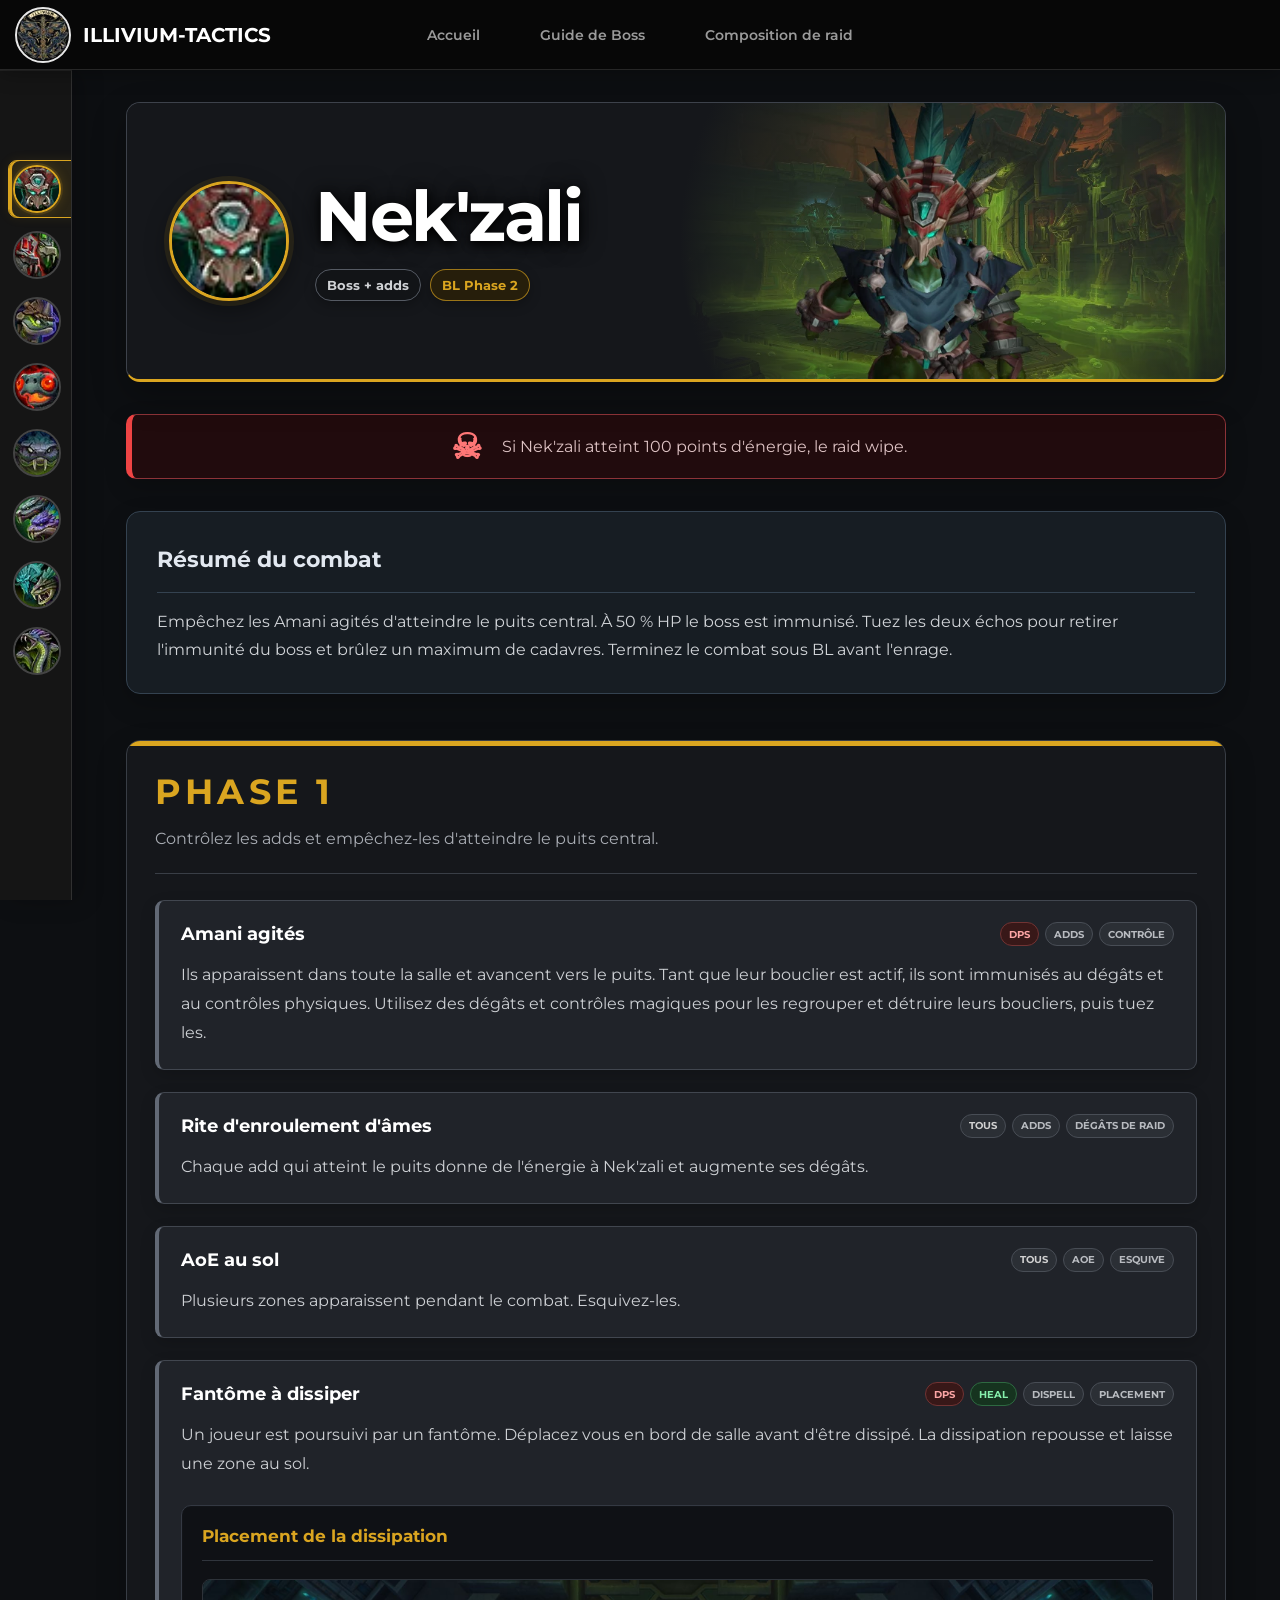
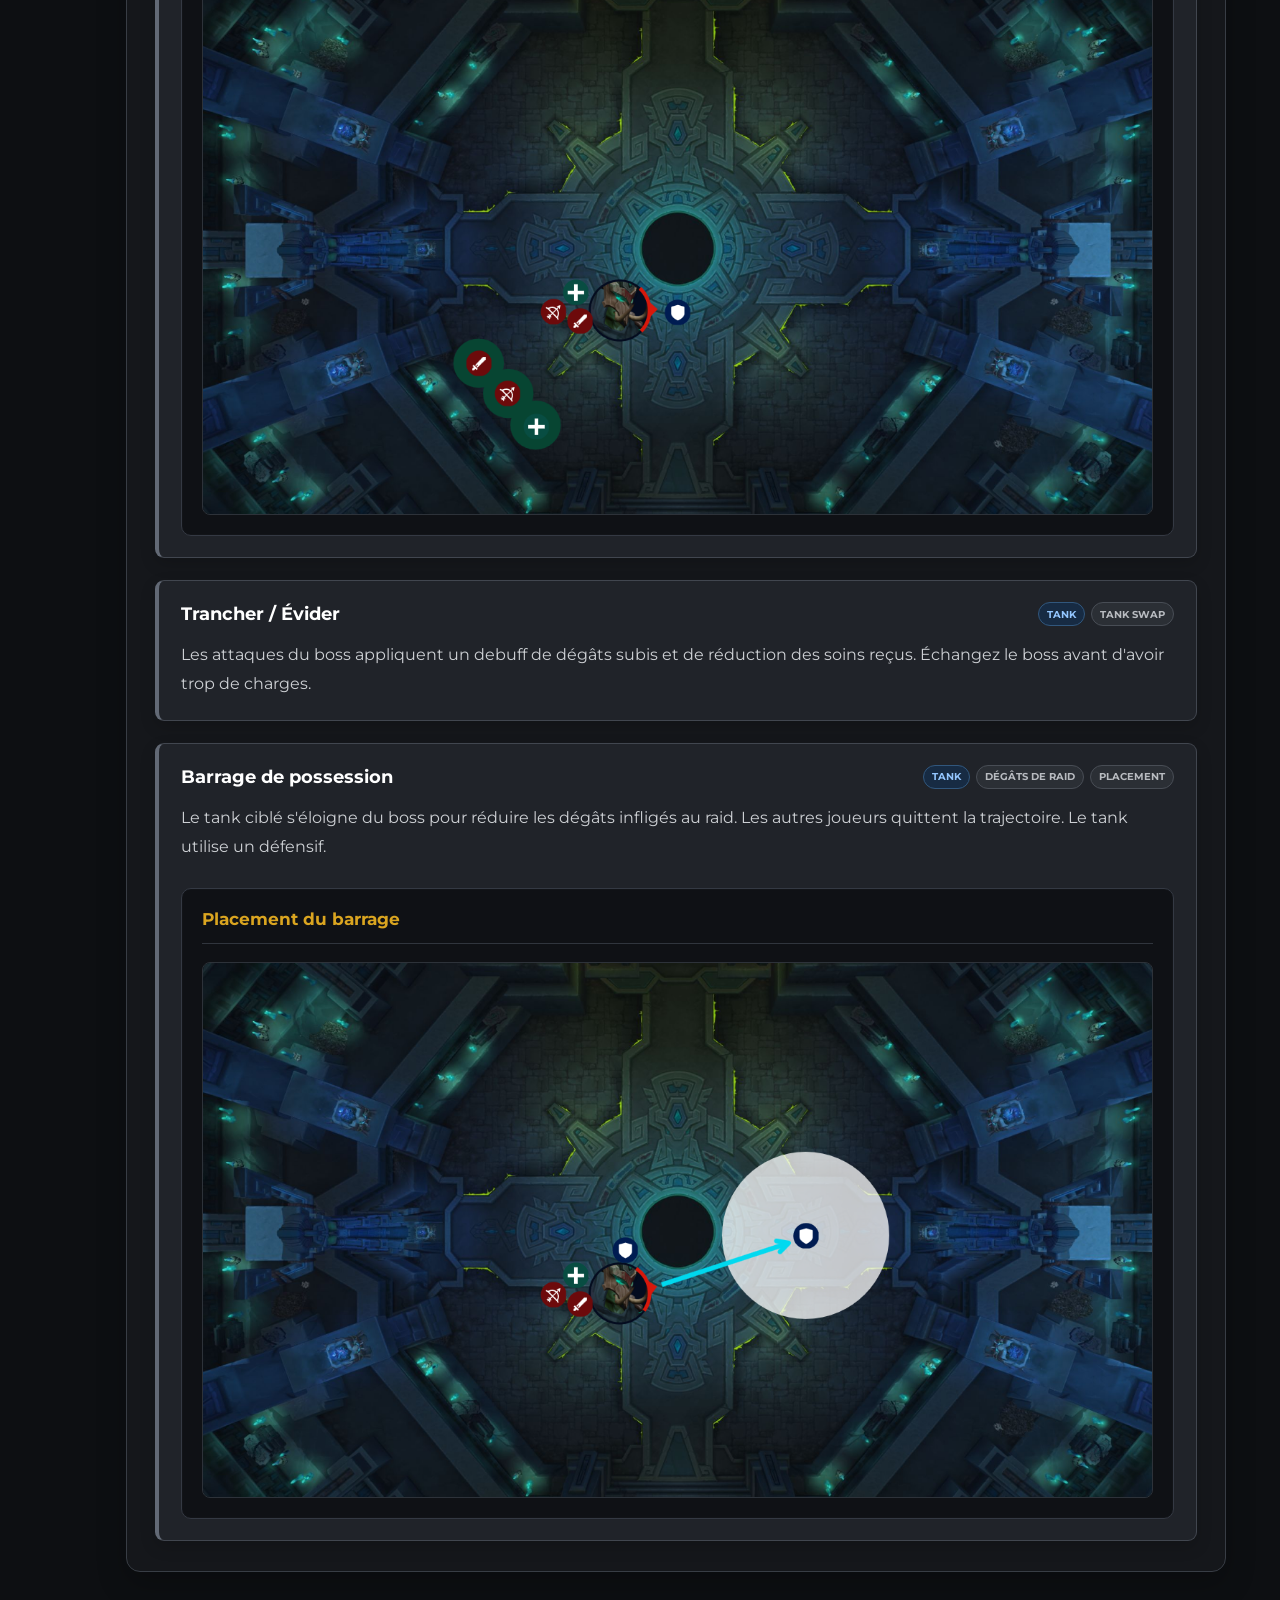
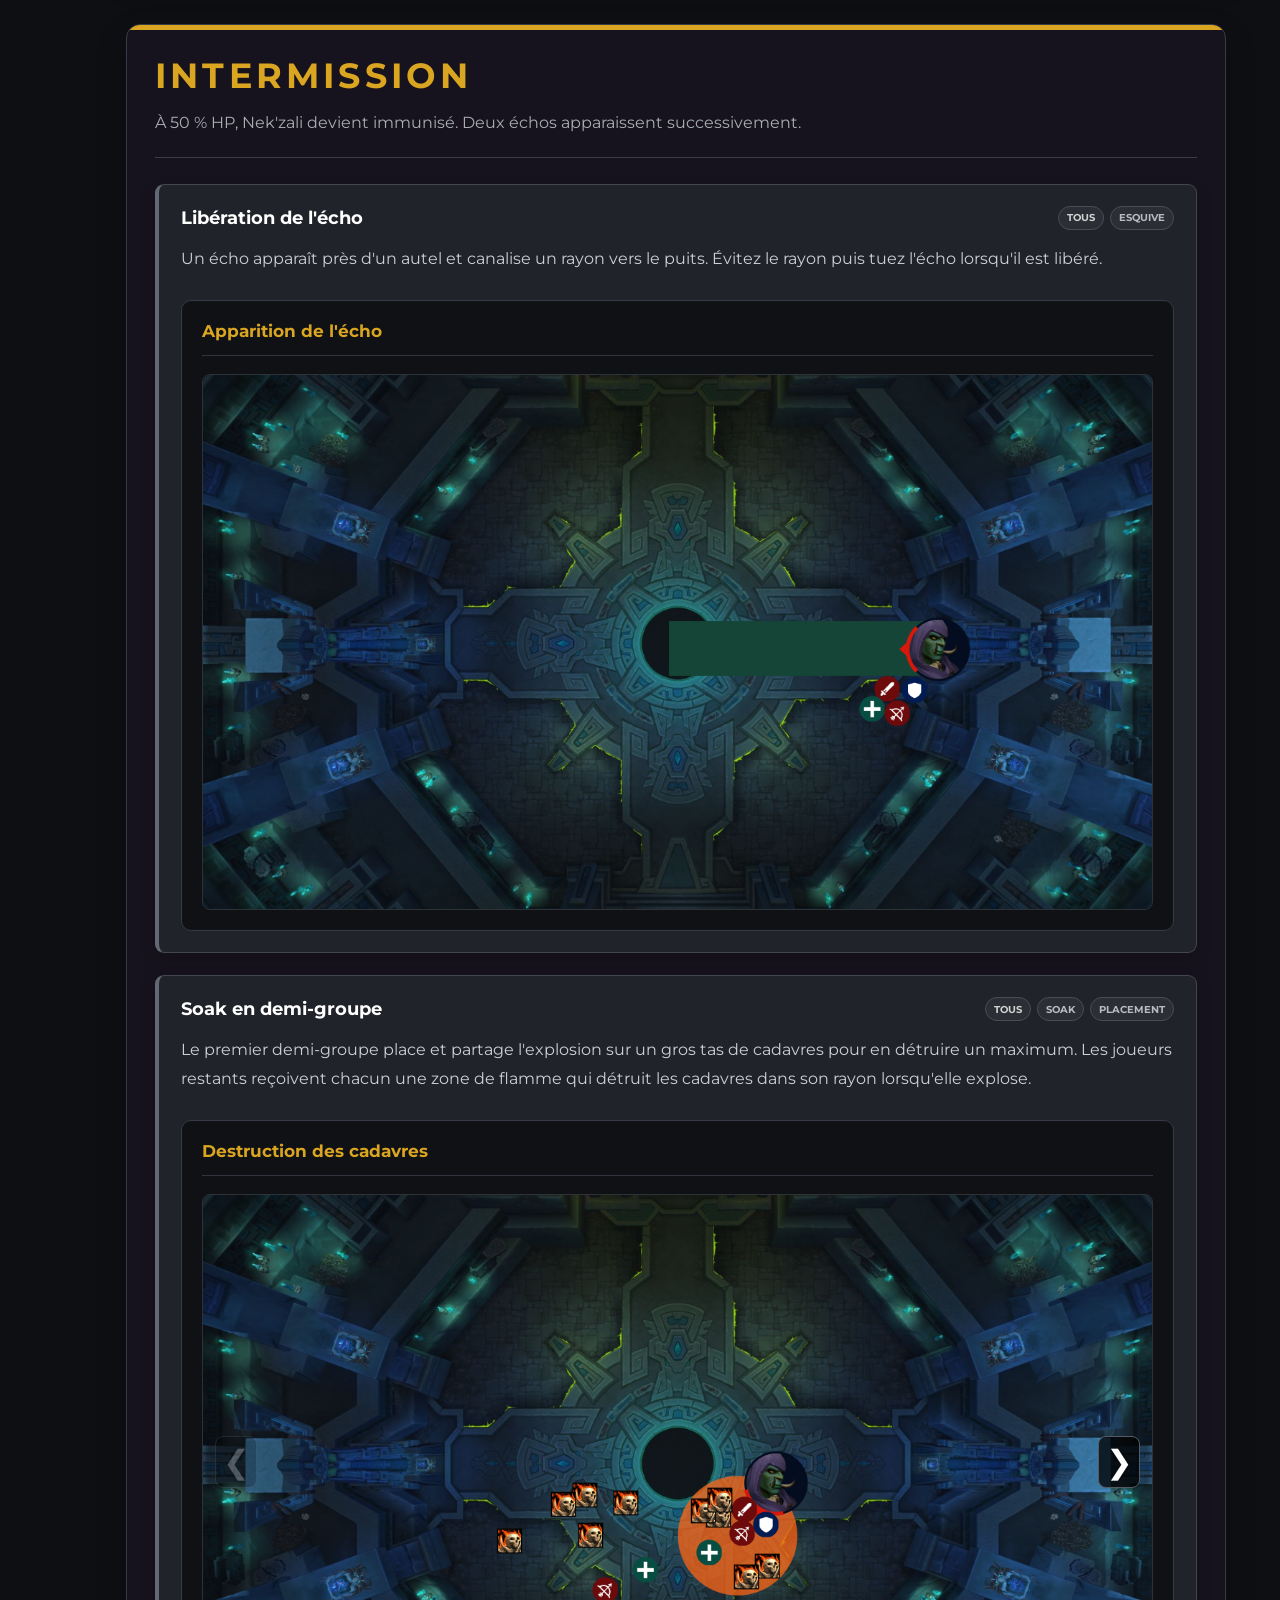
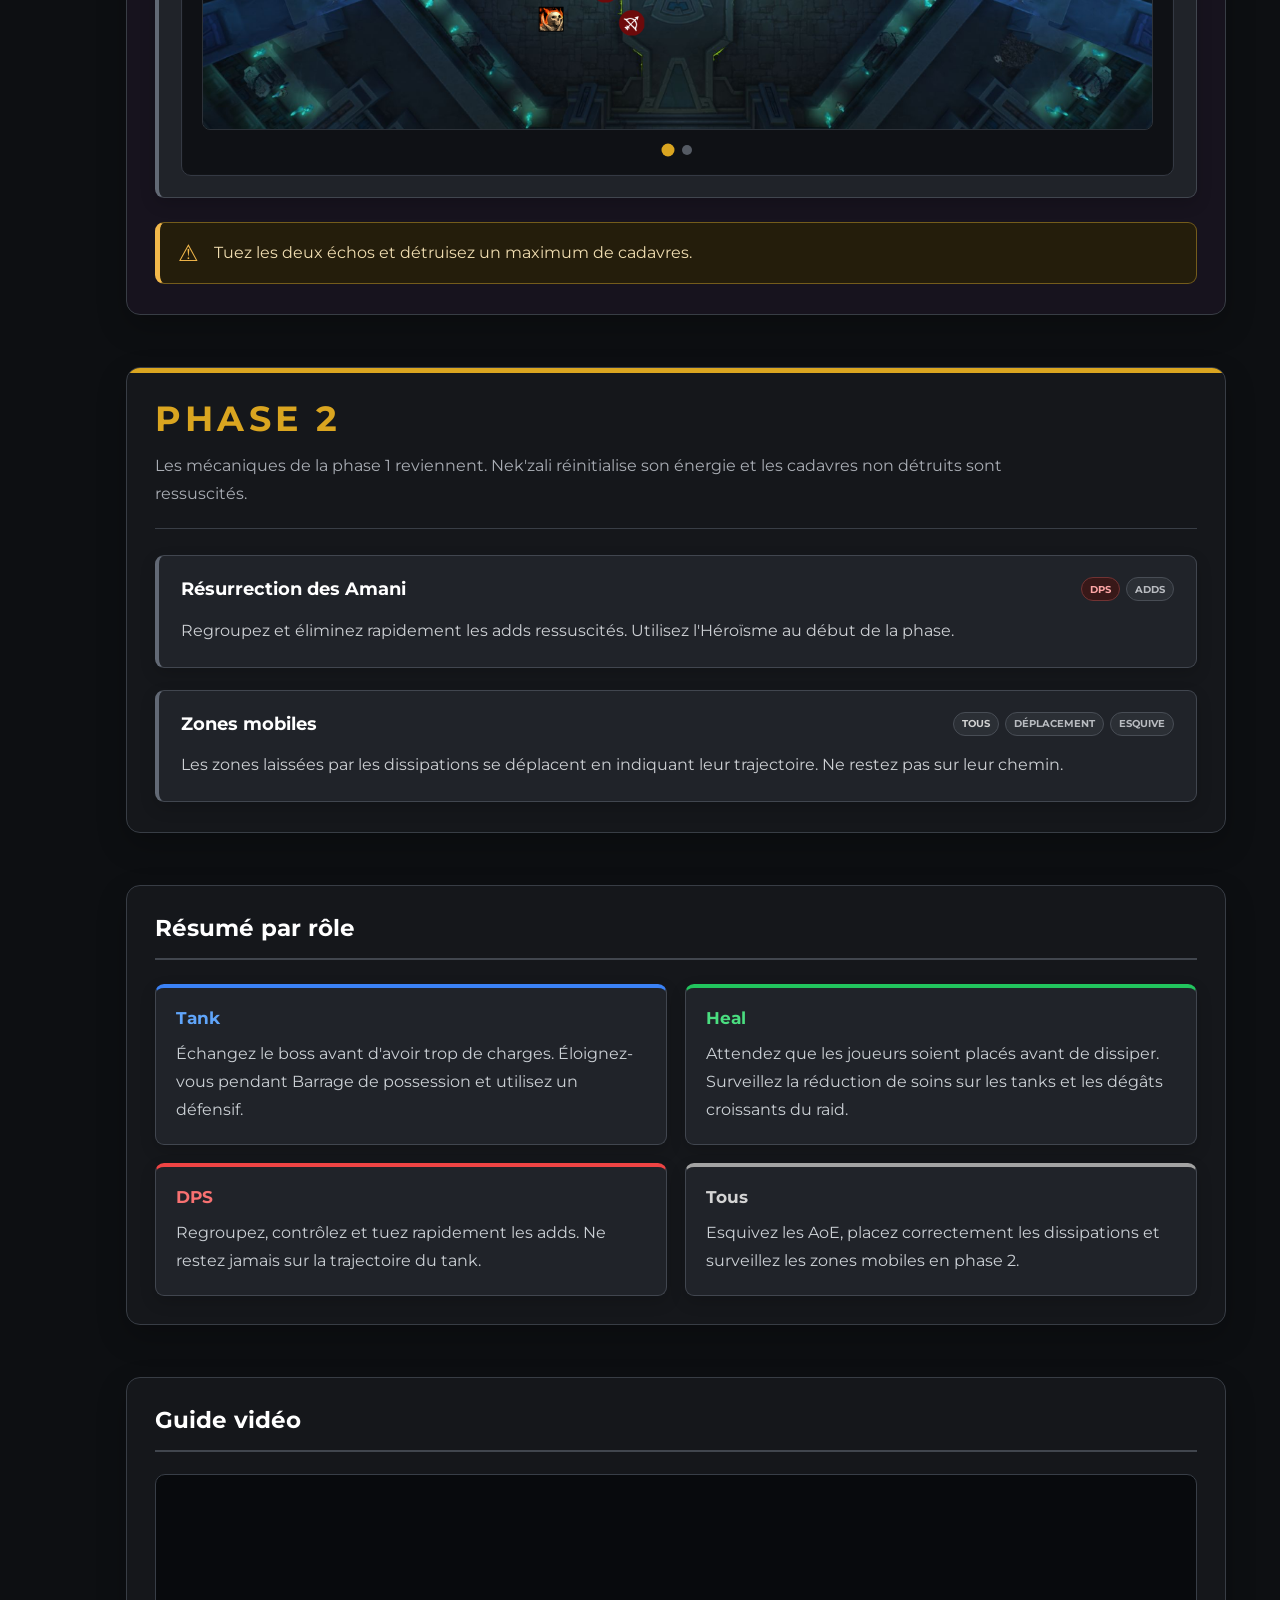
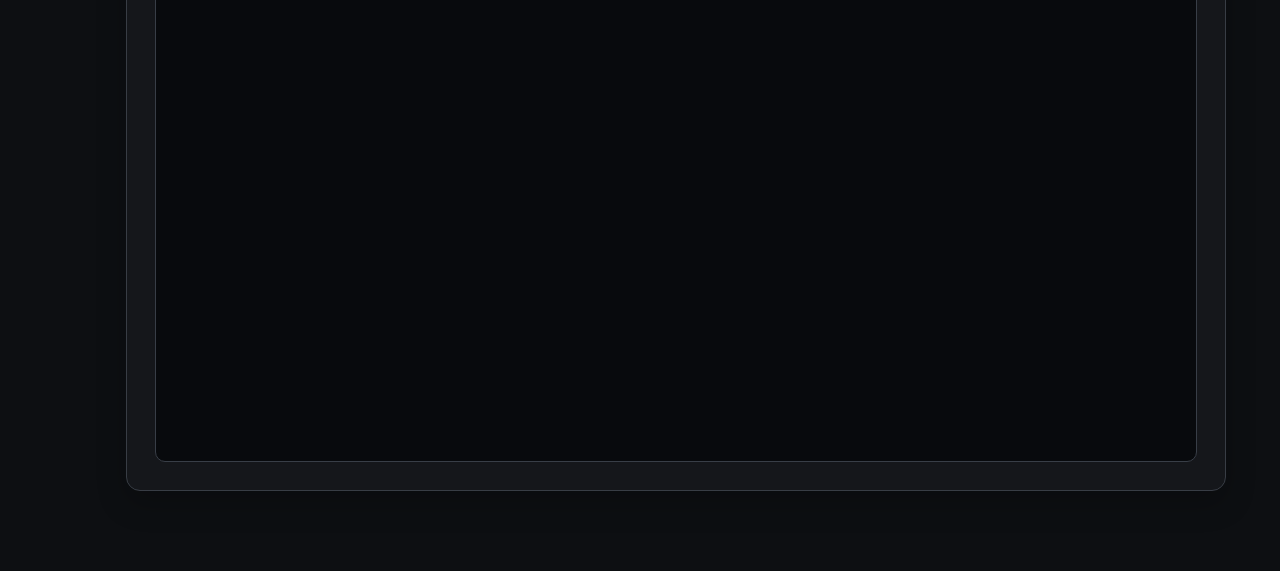
==== pages/boss-guide.html @ a716b315 "Initial commit" ====
<!doctype html>
<html lang="fr">
  <head>
    <meta charset="UTF-8" />

    <meta
      name="viewport"
      content="width=device-width, initial-scale=1.0"
    />

    <meta
      name="description"
      content="Guides et stratégies des boss de raid sur Illivium Tactics."
    />

    <link
      rel="stylesheet"
      href="../assets/css/base.css"
    />

    <link
      rel="stylesheet"
      href="../assets/css/header.css"
    />

    <link
      rel="stylesheet"
      href="../assets/css/boss-guide.css"
    />

    <title>Guide de boss — Illivium Tactics</title>
  </head>

  <body>
    <div id="header"></div>

    <main class="bossGuideMain">
      <button
        id="sidebarToggleButton"
        class="sidebarToggleButton"
        type="button"
        aria-expanded="false"
        aria-controls="bossSidebar"
      >
        Boss du raid
      </button>

      <aside
        id="bossSidebar"
        class="bossSidebar"
      >
        <p class="loadingMessage">
          Chargement du raid...
        </p>
      </aside>

      <article
        id="bossGuideContent"
        class="bossGuideContent"
      >
        <p class="loadingMessage">
          Chargement du guide...
        </p>
      </article>
    </main>

    <script src="../assets/js/loadComponents.js"></script>

    <script>
      loadComponent(
        "#header",
        "../components/header.html",
        "../",
      );
    </script>

    <script src="../assets/js/boss-guide.js"></script>
  </body>
</html>
---- assets/css/base.css ----
@import url("https://fonts.googleapis.com/css2?family=Montserrat:wght@400;500;600;700&display=swap");

/* =========================================
   RESET
========================================= */

*,
*::before,
*::after {
  margin: 0;
  padding: 0;
  box-sizing: border-box;
}

html {
  min-height: 100%;
  scroll-behavior: smooth;
}

body {
  display: flex;
  flex-direction: column;

  min-height: 100vh;

  color: #f2f2f2;
  font-family: "Montserrat", sans-serif;

  background-color: #0d0d0d;

  text-rendering: optimizeLegibility;
  -webkit-font-smoothing: antialiased;
}

main {
  display: flex;
  justify-content: center;
  align-items: flex-start;

  width: 100%;
  flex: 1;

  background-color: #111111;
}

img,
picture,
video,
canvas,
svg {
  display: block;
  max-width: 100%;
}

a {
  color: inherit;
  text-decoration: none;
}

ul,
ol {
  list-style: none;
}

button,
input,
textarea,
select {
  font: inherit;
}

button {
  border: none;
  background: none;
  cursor: pointer;
}

:focus-visible {
  outline: 2px solid goldenrod;
  outline-offset: 3px;
}
---- assets/css/header.css ----
@import url("https://fonts.googleapis.com/css2?family=Montserrat:wght@400;600;700&display=swap");

/* =========================================
   CONTENEUR DU HEADER INJECTÉ
========================================= */

#header {
  position: sticky;
  top: 0;
  z-index: 1000;

  width: 100%;
  height: 70px;
}

/* =========================================
   HEADER
========================================= */

.header {
  position: relative;

  display: flex;
  align-items: center;
  justify-content: center;

  width: 100%;
  height: 70px;
  padding: 0 15px;

  font-family: "Montserrat", sans-serif;

  background-color: #070707;

  border-bottom: 1px solid #262626;

  box-shadow:
    0 4px 18px rgba(0, 0, 0, 0.28);
}

/* =========================================
   LOGO ET TITRE
========================================= */

.illiviumLogoRedirect {
  position: absolute;
  left: 15px;

  display: flex;
  align-items: center;

  gap: 12px;

  color: #ffffff;
  text-decoration: none;

  transition: color 150ms ease;
}

.illiviumLogoContainer {
  width: 56px;
  height: 56px;

  flex-shrink: 0;

  border: 2px solid #e7e7e7;
  border-radius: 50%;

  overflow: hidden;

  transition: border-color 150ms ease;
}

.illiviumLogo {
  display: block;

  width: 100%;
  height: 100%;

  object-fit: contain;
}

.illiviumLogoRedirect h1 {
  margin: 0;

  font-size: 20px;
  font-weight: 700;
  white-space: nowrap;
}

.illiviumLogoRedirect:hover {
  color: goldenrod;
}

.illiviumLogoRedirect:hover .illiviumLogoContainer {
  border-color: goldenrod;
}

/* =========================================
   NAVIGATION PRINCIPALE
========================================= */

.headerNav {
  display: flex;
  align-items: center;
  justify-content: center;
}

.navbarMain {
  display: flex;
  align-items: center;
  justify-content: center;

  gap: 60px;

  margin: 0;
  padding: 0;

  list-style: none;
}

.navbarMainList {
  position: relative;

  display: flex;
  align-items: center;

  min-height: 70px;

  color: rgba(245, 245, 245, 0.62);

  font-size: 14px;
  font-weight: 600;

  cursor: default;

  transition: color 150ms ease;
}

.navbarMainList > a {
  display: flex;
  align-items: center;

  min-height: 70px;

  color: inherit;
  text-decoration: none;

  transition: color 150ms ease;
}

.navbarMainList:hover,
.navbarMainList > a:hover {
  color: goldenrod;
}

/* =========================================
   SOUS-MENU
========================================= */

.navbarSub {
  position: absolute;
  top: 100%;
  left: 50%;

  min-width: 190px;

  margin: 0;
  padding: 7px;

  list-style: none;

  background-color: #151515;

  border: 1px solid #303030;
  border-radius: 8px;

  box-shadow:
    0 12px 30px rgba(0, 0, 0, 0.42);

  opacity: 0;
  visibility: hidden;

  transform:
    translateX(-50%)
    translateY(-5px);

  transition:
    opacity 150ms ease,
    visibility 150ms ease,
    transform 150ms ease;
}

.hasSub:hover > .navbarSub,
.hasSub:focus-within > .navbarSub {
  opacity: 1;
  visibility: visible;

  transform:
    translateX(-50%)
    translateY(0);
}

.navbarSubList {
  width: 100%;
}

.navbarSubList a {
  display: block;

  width: 100%;
  padding: 11px 13px;

  color: rgba(245, 245, 245, 0.68);
  text-decoration: none;
  white-space: nowrap;

  border-radius: 6px;

  transition:
    color 150ms ease,
    background-color 150ms ease;
}

.navbarSubList a:hover {
  color: goldenrod;
  background-color: #242424;
}

/* =========================================
   PETITS ORDINATEURS
========================================= */

@media (max-width: 1150px) {
  .illiviumLogoRedirect h1 {
    display: none;
  }

  .navbarMain {
    gap: 45px;
  }
}

/* =========================================
   TABLETTES
========================================= */

@media (max-width: 850px) {
  #header {
    height: auto;
  }

  .header {
    flex-direction: column;

    height: auto;
    min-height: 70px;

    padding:
      10px
      15px
      0;
  }

  .illiviumLogoRedirect {
    position: static;

    justify-content: center;

    margin-bottom: 10px;
  }

  .illiviumLogoRedirect h1 {
    display: block;

    font-size: 18px;
  }

  .illiviumLogoContainer {
    width: 50px;
    height: 50px;
  }

  .headerNav {
    width: 100%;
  }

  .navbarMain {
    width: 100%;

    gap: 0;

    justify-content: space-around;
  }

  .navbarMainList {
    min-height: 48px;

    padding: 0 10px;

    font-size: 13px;
  }

  .navbarMainList > a {
    min-height: 48px;
  }

  .navbarSub {
    left: 50%;
  }
}

/* =========================================
   MOBILES
========================================= */

@media (max-width: 600px) {
  .navbarMain {
    flex-direction: column;

    width: 100%;
  }

  .navbarMainList {
    justify-content: center;

    width: 100%;
    min-height: 44px;

    border-top: 1px solid #222222;
  }

  .navbarMainList > a {
    justify-content: center;

    width: 100%;
    min-height: 44px;
  }

  .navbarSub {
    position: static;

    display: none;

    width: 100%;
    min-width: 0;

    margin-top: 0;

    opacity: 1;
    visibility: visible;

    transform: none;

    border-right: none;
    border-left: none;
    border-radius: 0;

    box-shadow: none;

    transition: none;
  }

  .hasSub:hover > .navbarSub,
  .hasSub:focus-within > .navbarSub {
    display: block;

    transform: none;
  }

  .navbarSubList a {
    text-align: center;
  }
}

/* =========================================
   RÉDUCTION DES ANIMATIONS
========================================= */

@media (prefers-reduced-motion: reduce) {
  .illiviumLogoRedirect,
  .illiviumLogoContainer,
  .navbarMainList,
  .navbarMainList > a,
  .navbarSub,
  .navbarSubList a {
    transition: none;
  }
}
---- assets/css/boss-guide.css ----
/* =========================================
   VARIABLES
========================================= */

:root {
  --header-height: 70px;

  --sidebar-collapsed-width: 72px;
  --sidebar-expanded-width: 280px;

  --page-background: #0d0f12;

  --section-background: #15171b;
  --section-background-light: #191c21;

  --mechanic-background: #202329;
  --mechanic-background-hover: #252930;

  --raidplan-background: #0f1115;

  --border-color: #2d3138;
  --border-color-light: #3b4049;

  --text-color: #dedede;
  --muted-text-color: #969ba3;

  --accent-color: goldenrod;
  --warning-color: #f2b84b;
}

/* =========================================
   PAGE
========================================= */

.bossGuideMain {
  display: block;

  width: 100%;
  min-height: calc(100vh - var(--header-height));

  padding: 32px 28px 80px calc(var(--sidebar-collapsed-width) + 28px);

  color: var(--text-color);
  font-family: "Montserrat", sans-serif;

  background-color: var(--page-background);
}

.bossGuideContent {
  width: min(1100px, 100%);
  min-width: 0;

  margin: 0 auto;
}

.loadingMessage,
.errorMessage {
  padding: 24px;

  color: var(--muted-text-color);
  text-align: center;

  background-color: var(--section-background);

  border: 1px solid var(--border-color);
  border-radius: 10px;
}

.errorMessage {
  color: #ff7070;
  border-color: #6b2929;
}

/* =========================================
   BOUTON SIDEBAR MOBILE
========================================= */

.sidebarToggleButton {
  display: none;

  width: min(1100px, 100%);
  min-height: 44px;

  margin: 0 auto 16px;
  padding: 10px 16px;

  color: #101010;
  font-weight: 700;

  background-color: var(--accent-color);

  border: 1px solid var(--accent-color);
  border-radius: 8px;

  cursor: pointer;
}

/* =========================================
   SIDEBAR
========================================= */

.bossSidebar {
  position: fixed;

  top: var(--header-height);
  bottom: 0;
  left: 0;

  z-index: 900;

  width: var(--sidebar-collapsed-width);
  height: calc(100vh - var(--header-height));

  padding: 10px 8px;

  background-color: #151515;

  border-top: 1px solid #242424;
  border-right: 1px solid #303030;

  overflow-x: hidden;
  overflow-y: auto;

  box-shadow: 8px 0 24px rgba(0, 0, 0, 0.22);

  transition:
    width 220ms ease,
    box-shadow 220ms ease;
}

.bossSidebar:hover,
.bossSidebar:focus-within {
  width: var(--sidebar-expanded-width);

  box-shadow: 14px 0 34px rgba(0, 0, 0, 0.4);
}

/* =========================================
   SCROLLBAR SIDEBAR
========================================= */

.bossSidebar {
  scrollbar-width: thin;
  scrollbar-color: #444444 #151515;
}

.bossSidebar::-webkit-scrollbar {
  width: 7px;
}

.bossSidebar::-webkit-scrollbar-track {
  background-color: #151515;
}

.bossSidebar::-webkit-scrollbar-thumb {
  background-color: #444444;
  border-radius: 999px;
}

/* =========================================
   EN-TÊTE SIDEBAR
========================================= */

.bossSidebarHeader {
  width: calc(var(--sidebar-expanded-width) - 16px);
  min-height: 62px;

  margin-bottom: 10px;
  padding: 10px 10px 14px;

  border-bottom: 1px solid transparent;

  opacity: 0;
  visibility: hidden;

  transform: translateX(-10px);

  transition:
    opacity 150ms ease,
    visibility 150ms ease,
    transform 180ms ease,
    border-color 150ms ease;
}

.bossSidebar:hover .bossSidebarHeader,
.bossSidebar:focus-within .bossSidebarHeader {
  opacity: 1;
  visibility: visible;

  transform: translateX(0);

  border-bottom-color: #303030;
}

.bossSidebarHeader h2 {
  margin: 0;

  color: #ffffff;
  font-size: 18px;
  line-height: 1.3;
  white-space: nowrap;
}

.bossSidebarHeader p {
  margin-top: 5px;

  color: #777777;
  font-size: 13px;
  white-space: nowrap;
}

/* =========================================
   LISTE SIDEBAR
========================================= */

.bossSidebar nav {
  width: calc(var(--sidebar-expanded-width) - 16px);
}

.bossSidebarList {
  display: flex;
  flex-direction: column;

  width: 100%;

  gap: 8px;

  margin: 0;
  padding: 0;

  list-style: none;
}

.bossSidebarItem {
  width: 100%;
}

/* =========================================
   LIENS SIDEBAR
========================================= */

.bossSidebarLink {
  display: grid;
  grid-template-columns: 52px minmax(0, 1fr);
  align-items: center;

  width: 100%;
  min-height: 54px;
  padding: 4px;

  gap: 10px;

  color: #a7a7a7;
  text-decoration: none;

  background-color: transparent;

  border: 1px solid transparent;
  border-radius: 9px;

  overflow: hidden;

  transition:
    color 150ms ease,
    background-color 150ms ease,
    border-color 150ms ease;
}

.bossSidebarLink:hover {
  color: var(--accent-color);

  background-color: #222222;
  border-color: #444444;
}

.bossSidebarLink.active {
  color: var(--accent-color);

  background-color: rgba(218, 165, 32, 0.1);

  border-color: var(--accent-color);

  box-shadow:
    inset 3px 0 0 var(--accent-color),
    0 0 12px rgba(218, 165, 32, 0.09);
}

/* =========================================
   ICÔNES SIDEBAR
========================================= */

.bossSidebarIcon {
  display: block;

  width: 48px;
  height: 48px;

  object-fit: cover;

  border: 2px solid #444444;
  border-radius: 50%;

  transition:
    border-color 150ms ease,
    filter 150ms ease,
    box-shadow 150ms ease;
}

.bossSidebarLink:hover .bossSidebarIcon {
  border-color: #777777;
  filter: brightness(1.08);
}

.bossSidebarLink.active .bossSidebarIcon {
  border-color: var(--accent-color);

  box-shadow:
    0 0 0 2px rgba(218, 165, 32, 0.13),
    0 0 12px rgba(218, 165, 32, 0.22);
}

/* =========================================
   NOMS SIDEBAR
========================================= */

.bossSidebarName {
  min-width: 0;

  color: inherit;
  font-size: 14px;
  font-weight: 700;

  opacity: 0;
  visibility: hidden;

  transform: translateX(-8px);

  overflow: hidden;
  text-overflow: ellipsis;
  white-space: nowrap;

  transition:
    opacity 130ms ease,
    visibility 130ms ease,
    transform 180ms ease;
}

.bossSidebar:hover .bossSidebarName,
.bossSidebar:focus-within .bossSidebarName {
  opacity: 1;
  visibility: visible;

  transform: translateX(0);
}

/* =========================================
   EN-TÊTE DU BOSS
========================================= */

.bossHeader {
  position: relative;

  display: grid;
  grid-template-columns: 120px minmax(0, 1fr);
  align-items: center;

  width: 100%;
  min-height: 280px;

  margin-bottom: 32px;
  padding: 36px 42px;

  gap: 26px;

  background-color: #15171b;

  

  border: 1px solid #3d424b;
  border-bottom: 3px solid var(--accent-color);
  border-radius: 14px;

  box-shadow: 0 14px 34px rgba(0, 0, 0, 0.28);

  overflow: hidden;
}

/*
 * Cette règle doit impérativement être placée
 * APRÈS la règle .bossHeader.
 */


/* =========================================
   DÉGRADÉ DE LISIBILITÉ
========================================= */

.bossHeader.hasBanner::before {
  content: "";

  position: absolute;
  inset: 0;

  z-index: 1;

  background: radial-gradient(
    circle at 78% 50%,

    rgba(21, 23, 27, 0) 0%,
    rgba(21, 23, 27, 0) 20%,
    rgba(21, 23, 27, 1) 35%,
    rgba(21, 23, 27, 1) 50%,
    rgba(21, 23, 27, 1) 65%,
    rgba(21, 23, 27, 1) 80%,
    #15171b 100%
  );

  pointer-events: none;
}

/* =========================================
   IMAGE DU BOSS EN ARRIÈRE-PLAN
========================================= */

.bossHeader.hasBanner::after {
  content: "";

  position: absolute;

  top: 0;
  bottom: 0;

  /*
   * Décalage réel de l'image vers la droite.
   * Plus la valeur est négative, plus elle sort
   * du cadre vers la droite.
   */
  right: -120px;

  /*
   * Largeur de la zone contenant l'image.
   * Tu peux augmenter cette valeur si nécessaire.
   */
  width: 900px;

  background-image: var(--boss-banner-image);
  background-repeat: no-repeat;

  /*
   * L'image prend toute la hauteur du header
   * tout en conservant son ratio.
   */
  background-size: auto 100%;
  background-position: right center;

  pointer-events: none;

  z-index: 0;
}



.bossHeaderIcon {
  position: relative;
  z-index: 2;

  display: block;

  width: 120px;
  height: 120px;

  object-fit: cover;

  border: 3px solid var(--accent-color);
  border-radius: 50%;

  box-shadow:
    0 0 0 5px rgba(218, 165, 32, 0.1),
    0 8px 24px rgba(0, 0, 0, 0.42);
}

.bossHeaderText {
  position: relative;
  z-index: 2;

  min-width: 0;
  max-width: 520px;
}

.bossHeaderText h1 {
  margin: 0;

  color: #ffffff;

  font-size: clamp(40px, 6vw, 70px);
  line-height: 1;
  font-weight: 700;
  letter-spacing: -0.035em;

  text-shadow:
    0 3px 8px rgba(0, 0, 0, 1),
    0 0 24px rgba(0, 0, 0, 0.9);
}

.bossMeta {
  display: flex;
  align-items: center;
  flex-wrap: wrap;

  margin-top: 18px;

  gap: 9px;
}

.bossMetaItem {
  display: inline-flex;
  align-items: center;

  min-height: 32px;
  padding: 5px 11px;

  color: #d0d2d5;
  font-size: 13px;
  font-weight: 700;

  background-color: rgba(18, 20, 24, 0.9);

  border: 1px solid #555a63;
  border-radius: 999px;

  box-shadow: 0 4px 12px rgba(0, 0, 0, 0.25);

  backdrop-filter: blur(4px);
}

.bossMetaItem.heroism {
  color: var(--accent-color);

  background-color: rgba(40, 32, 10, 0.9);

  border-color: rgba(218, 165, 32, 0.65);
}

/* =========================================
   TABLETTE
========================================= */

@media (max-width: 850px) {
  .bossHeader {
    grid-template-columns:
      92px
      minmax(0, 1fr);

    min-height: 230px;

    padding: 28px 30px;

    gap: 20px;
  }

  .bossHeader.hasBanner {
    background-position:
      center,
      72% center;
  }

  .bossHeaderIcon {
    width: 92px;
    height: 92px;
  }

  .bossHeaderText {
    max-width: 460px;
  }

  .bossHeaderText h1 {
    font-size: clamp(38px, 8vw, 58px);
  }
}

/* =========================================
   MOBILE
========================================= */

@media (max-width: 600px) {
  .bossHeader {
    grid-template-columns: 72px minmax(0, 1fr);
    align-items: flex-end;

    min-height: 220px;

    padding: 22px;

    gap: 16px;

    text-align: left;
  }

  .bossHeader.hasBanner {
    background-image:
      linear-gradient(
        to top,
        rgba(10, 12, 15, 0.98) 0%,
        rgba(10, 12, 15, 0.78) 52%,
        rgba(10, 12, 15, 0.15) 100%
      ),
      var(--boss-banner-image);

    background-position:
      center,
      68% center;
  }

  .bossHeaderIcon {
    width: 72px;
    height: 72px;

    border-width: 2px;

    box-shadow:
      0 0 0 3px rgba(218, 165, 32, 0.1),
      0 6px 18px rgba(0, 0, 0, 0.42);
  }

  .bossHeaderText {
    width: 100%;
    max-width: none;
  }

  .bossHeaderText h1 {
    font-size: clamp(32px, 10vw, 48px);
  }

  .bossMeta {
    justify-content: flex-start;

    margin-top: 12px;
  }

  .bossMetaItem {
    min-height: 28px;

    padding: 4px 8px;

    font-size: 11px;
  }
}

/* =========================================
   AVERTISSEMENT CRITIQUE
========================================= */

.criticalWarning {
  margin-bottom: 32px;
  padding: 10px 10px;
  display: flex;
  justify-content: center;
  align-items: center;
  gap: 20px;

  background-color: #210b0d;

  border: 1px solid #8d3338;
  border-left: 6px solid #ef4444;
  border-radius: 10px;

  box-shadow: 0 8px 22px rgba(0, 0, 0, 0.2);
}

.criticalWarning h2 {
  /* margin-bottom: 8px; */

  color: #ff7777;
  font-size: 35px;
}

.criticalWarning p {
  margin: 0;

  color: #dec3c4;
  line-height: 1.7;
}

/* =========================================
   RÉSUMÉ DU COMBAT
========================================= */

.bossSummary {
  position: relative;

  margin-bottom: 46px;
  padding: 28px 30px;

  color: #d1d4d8;
  line-height: 1.8;

  background-color: #171d23;

  border: 1px solid #344250;
  border-radius: 14px;

  box-shadow: 0 10px 26px rgba(0, 0, 0, 0.2);
}

.bossSummary h2 {
  margin-bottom: 15px;
  padding-bottom: 12px;

  color: #e2e8f0;
  font-size: 22px;

  border-bottom: 1px solid #344250;
}

.bossSummary p {
  margin: 0;
}

/* =========================================
   PHASES
========================================= */

.bossPhase {
  position: relative;

  margin-bottom: 52px;

  padding: 0 28px 30px;

  background-color: var(--section-background);

  border: 1px solid #383d45;
  border-radius: 14px;

  box-shadow: 0 12px 30px rgba(0, 0, 0, 0.22);

  overflow: hidden;
}

/* Barre supérieure réellement visible */

.bossPhase::before {
  content: "";

  display: block;

  height: 5px;

  margin: 0 -28px 0;

  background-color: var(--accent-color);
}

/* Intermission clairement différente */

.bossPhase.intermission {
  background-color: #17131e;

  /* border-color: #513b69; */
}

/* .bossPhase.intermission::before {
  background-color: #9f7aea;
} */

/* =========================================
   EN-TÊTE DE PHASE
========================================= */

.phaseHeader {
  margin-bottom: 26px;
  padding: 24px 0 20px;

  border-bottom: 1px solid #393e46;
}

.phaseName {
  margin-bottom: 7px;

  color: var(--accent-color);

  font-size: 35px;
  font-weight: 700;
  text-transform: uppercase;
  letter-spacing: 0.12em;
}

/* .bossPhase.intermission .phaseName {
  color: #b794f4;
} */

.phaseHeader h2 {
  margin: 0;

  color: #ffffff;
  font-size: 25px;
  line-height: 1.25;
}

.phaseDescription {
  max-width: 900px;

  margin-top: 12px;

  color: #a9adb4;
  line-height: 1.75;
}

/* =========================================
   LISTE DES MÉCANIQUES
========================================= */

.phaseMechanics {
  display: flex;
  flex-direction: column;

  gap: 22px;
}

/* =========================================
   COLONNES DE PHASE
========================================= */

.phaseColumns {
  display: grid;

  gap: 24px;

  margin-top: 26px;
}

/* Nombre pair : deux par ligne */

.phaseColumnsEven {
  grid-template-columns:
    repeat(2, minmax(0, 1fr));
}

/* Nombre impair : un par ligne */

.phaseColumnsOdd {
  grid-template-columns: 1fr;
}

/* =========================================
   COLONNE D'UN BOSS
========================================= */

.phaseColumn {
  min-width: 0;

  padding: 20px;

  background-color: #191c21;

  border: 1px solid #3c4149;
  border-radius: 12px;

  box-shadow: 0 8px 20px rgba(0, 0, 0, 0.16);
}

/* =========================================
   EN-TÊTE DE COLONNE
========================================= */

.phaseColumnHeader {
  margin-bottom: 20px;
  padding-bottom: 16px;

  text-align: center;

  border-bottom: 1px solid #3b4048;
}

.phaseColumnTitle {
  margin: 0;

  color: var(--accent-color);

  font-size: 21px;
  font-weight: 700;
  line-height: 1.3;
}

.phaseColumnSubtitle {
  margin-top: 5px;

  color: #92979f;

  font-size: 13px;
  font-weight: 600;
  text-transform: uppercase;
  letter-spacing: 0.08em;
}

/* =========================================
   MÉCANIQUES DANS UNE COLONNE
========================================= */

.phaseColumnMechanics {
  display: flex;
  flex-direction: column;

  gap: 18px;
}

/*
 * On réduit légèrement les mécaniques
 * lorsqu'elles sont dans une colonne.
 */

.phaseColumn .mechanicCard {
  padding: 18px;

  background-color: #22252b;
}

.phaseColumn .mechanicHeader {
  gap: 10px;
}

.phaseColumn .mechanicHeader h3 {
  font-size: 17px;
}

.phaseColumn .mechanicText {
  margin-top: 12px;

  font-size: 14px;
  line-height: 1.7;
}

/* =========================================
   BADGES DANS LES COLONNES
========================================= */

.phaseColumn .mechanicBadges {
  max-width: 100%;

  justify-content: flex-start;
}

.phaseColumn .mechanicBadge {
  font-size: 9px;
}

/* =========================================
   RAIDPLAN DANS UNE COLONNE
========================================= */

.phaseColumn .raidplanBlock {
  margin-top: 20px;
  padding: 14px;
}

.phaseColumn .raidplanViewport {
  min-height: 220px;
}

.phaseColumn .raidplanHeader h4 {
  font-size: 15px;
}

.phaseColumn .raidplanHeader p {
  font-size: 12px;
}

/* =========================================
   RESPONSIVE
========================================= */

@media (max-width: 1100px) {
  .phaseColumns {
    grid-template-columns: 1fr;
  }
  .phaseColumnsEven,
  .phaseColumnsOdd {
    grid-template-columns: 1fr;
  }

  .phaseColumn {
    padding: 18px;
  }
}

@media (max-width: 600px) {
  .phaseColumns {
    gap: 18px;

    margin-top: 20px;
  }

  .phaseColumn {
    padding: 15px;
  }

  .phaseColumnHeader {
    margin-bottom: 16px;
    padding-bottom: 12px;
  }

  .phaseColumnTitle {
    font-size: 19px;
  }

  .phaseColumnMechanics {
    gap: 15px;
  }

  .phaseColumn .mechanicCard {
    padding: 15px;
  }

  .phaseColumn .raidplanViewport {
    min-height: 180px;
  }
}

/* =========================================
   MÉCANIQUE
========================================= */

.mechanicCard {
  padding: 21px 22px;

  background-color: var(--mechanic-background);

  border: 1px solid #41464f;
  border-left: 4px solid #626975;
  border-radius: 9px;

  box-shadow: 0 6px 16px rgba(0, 0, 0, 0.16);

  transition:
    background-color 160ms ease,
    border-color 160ms ease;
}

.mechanicCard:hover {
  background-color: var(--mechanic-background-hover);

  border-color: #555c67;
  border-left-color: var(--accent-color);
}

.mechanicHeader {
  display: flex;
  align-items: flex-start;
  justify-content: space-between;
  flex-wrap: wrap;

  gap: 14px;
}

.mechanicHeader h3 {
  margin: 0;

  color: #ffffff;
  font-size: 18px;
  line-height: 1.35;
}

.mechanicBadges {
  display: flex;
  justify-content: flex-end;
  flex-wrap: wrap;

  max-width: 55%;

  gap: 6px;
}

.mechanicBadge {
  display: inline-flex;
  align-items: center;

  min-height: 24px;
  padding: 2px 8px;

  color: #b8bbc0;

  font-size: 10px;
  font-weight: 700;
  text-transform: uppercase;

  background-color: #2b2f35;

  border: 1px solid #484d55;
  border-radius: 999px;
}

.mechanicBadge.role-tank {
  color: #93c5fd;

  background-color: #172b43;
  border-color: #31577d;
}

.mechanicBadge.role-heal {
  color: #86efac;

  background-color: #16331f;
  border-color: #2e6941;
}

.mechanicBadge.role-dps {
  color: #fca5a5;

  background-color: #381818;
  border-color: #713333;
}

.mechanicBadge.role-all {
  color: #d1d1d1;
}

.mechanicText {
  margin-top: 15px;

  color: #cdd0d4;
  line-height: 1.8;
}

/* =========================================
   INFORMATION IMPORTANTE
========================================= */

.phaseNote {
  position: relative;

  margin-top: 24px;

  padding: 17px 20px 17px 54px;

  color: #f0ddb0;
  line-height: 1.65;

  background-color: #241d0b;

  border: 1px solid #745c1b;
  border-left: 5px solid var(--warning-color);
  border-radius: 9px;
}

.phaseNote::before {
  content: "⚠";

  position: absolute;
  top: 50%;
  left: 18px;

  color: var(--warning-color);
  font-size: 23px;
  line-height: 1;

  transform: translateY(-50%);
}

.importantInformation {
  position: relative;

  padding-left: 52px;

  background-color: #241d0b;

  border-color: #745c1b;
}

.importantInformation::before {
  content: "⚠";

  position: absolute;
  top: 17px;
  left: 18px;

  color: var(--warning-color);
  font-size: 22px;
}

/* =========================================
   RAIDPLAN
========================================= */

.raidplanBlock {
  margin-top: 26px;
  padding: 20px;

  background-color: var(--raidplan-background);

  border: 1px solid #343943;
  border-radius: 10px;

  box-shadow: inset 0 0 0 1px rgba(255, 255, 255, 0.01);
}

.raidplanHeader {
  margin-bottom: 18px;
  padding-bottom: 14px;

  border-bottom: 1px solid #30353d;
}

.raidplanHeader h4 {
  margin: 0;

  color: var(--accent-color);
  font-size: 17px;
}

.raidplanHeader p {
  margin-top: 7px;

  color: #999ea6;
  font-size: 13px;
  line-height: 1.6;
}

.raidplanViewport {
  position: relative;

  display: flex;
  align-items: center;
  justify-content: center;

  width: 100%;
  min-height: 280px;

  background-color: #090b0e;

  border: 1px solid #2d3239;
  border-radius: 8px;

  overflow: hidden;
}

.raidplanSlide {
  display: flex;
  flex-direction: column;
  align-items: center;

  width: 100%;

  margin: 0;
}

.raidplanSlide img {
  display: block;

  width: 100%;
  max-height: 650px;

  object-fit: contain;
}

/* .raidplanSlide figcaption {
  width: 100%;
  padding: 12px 16px;

  color: #a6aab1;
  font-size: 13px;
  text-align: center;

  background-color: #15181c;

  border-top: 1px solid #30353d;
} */

.raidplanArrow {
  position: absolute;
  top: 50%;
  z-index: 5;

  display: flex;
  align-items: center;
  justify-content: center;

  width: 42px;
  height: 52px;

  color: #ffffff;
  font-size: 32px;

  background-color: rgba(0, 0, 0, 0.76);

  border: 1px solid #555b64;
  border-radius: 8px;

  transform: translateY(-50%);

  cursor: pointer;

  transition:
    color 150ms ease,
    border-color 150ms ease,
    background-color 150ms ease;
}

.raidplanArrow:hover:not(:disabled) {
  color: var(--accent-color);

  background-color: rgba(0, 0, 0, 0.94);
  border-color: var(--accent-color);
}

.raidplanArrow:disabled {
  opacity: 0.25;
  cursor: default;
}

.raidplanArrowPrevious {
  left: 12px;
}

.raidplanArrowNext {
  right: 12px;
}

.raidplanDots {
  display: flex;
  align-items: center;
  justify-content: center;
  flex-wrap: wrap;

  margin-top: 15px;

  gap: 9px;
}

.raidplanDot {
  width: 10px;
  height: 10px;

  padding: 0;

  background-color: #555b64;

  border: none;
  border-radius: 50%;

  cursor: pointer;

  transition:
    background-color 150ms ease,
    transform 150ms ease;
}

.raidplanDot:hover {
  background-color: #8b919a;
}

.raidplanDot.active {
  background-color: var(--accent-color);

  transform: scale(1.3);
}

.raidplanBlock.singleSlide .raidplanArrow,
.raidplanBlock.singleSlide .raidplanDots {
  display: none;
}

/* =========================================
   RÉSUMÉ PAR RÔLE
========================================= */

.roleSummarySection {
  margin-bottom: 52px;
  padding: 28px;

  background-color: var(--section-background);

  border: 1px solid #383d45;
  border-radius: 14px;

  box-shadow: 0 12px 30px rgba(0, 0, 0, 0.22);
}

.roleSummarySection > h2 {
  margin-bottom: 24px;
  padding-bottom: 16px;

  color: #ffffff;
  font-size: 23px;

  border-bottom: 2px solid #41464e;
}

.roleSummaryGrid {
  display: grid;
  grid-template-columns: repeat(2, minmax(0, 1fr));

  gap: 18px;
}

.roleSummaryCard {
  padding: 20px;

  background-color: var(--mechanic-background);

  border: 1px solid #41464f;
  border-radius: 9px;

  box-shadow: 0 6px 16px rgba(0, 0, 0, 0.16);
}

.roleSummaryCard h3 {
  margin-bottom: 12px;

  font-size: 17px;
}

.roleSummaryCard.role-tank {
  border-top: 4px solid #3b82f6;
}

.roleSummaryCard.role-tank h3 {
  color: #60a5fa;
}

.roleSummaryCard.role-heal {
  border-top: 4px solid #22c55e;
}

.roleSummaryCard.role-heal h3 {
  color: #4ade80;
}

.roleSummaryCard.role-dps {
  border-top: 4px solid #ef4444;
}

.roleSummaryCard.role-dps h3 {
  color: #f87171;
}

.roleSummaryCard.role-all {
  border-top: 4px solid #a3a3a3;
}

.roleSummaryCard.role-all h3 {
  color: #d4d4d4;
}

.roleSummaryCard p {
  margin: 0;

  color: #cbd0d5;
  line-height: 1.75;
}

/* =========================================
   CONSEILS
========================================= */

.bossTipsSection {
  margin-bottom: 52px;
  padding: 28px;

  background-color: var(--section-background);

  border: 1px solid #383d45;
  border-radius: 14px;

  box-shadow: 0 12px 30px rgba(0, 0, 0, 0.22);
}

.bossTipsSection > h2 {
  margin-bottom: 24px;
  padding-bottom: 16px;

  color: #ffffff;
  font-size: 23px;

  border-bottom: 2px solid #41464e;
}

.bossTipsGrid {
  display: grid;
  grid-template-columns: repeat(2, minmax(0, 1fr));

  gap: 18px;
}

.bossTipsCard {
  padding: 20px;

  border-radius: 10px;
}

.bossTipsCard.do {
  background-color: #0d1d12;

  border: 1px solid #235b35;
  border-top: 4px solid #22c55e;
}

.bossTipsCard.dont {
  background-color: #210d0d;

  border: 1px solid #6f2c2c;
  border-top: 4px solid #ef4444;
}

.bossTipsCard h3 {
  margin-bottom: 12px;

  font-size: 17px;
}

.bossTipsCard.do h3 {
  color: #4ade80;
}

.bossTipsCard.dont h3 {
  color: #ff7070;
}

.bossTipsCard ul {
  margin: 0;
  padding-left: 20px;
}

.bossTipsCard li {
  margin-bottom: 9px;

  color: #cccccc;
  line-height: 1.65;
}

/* =========================================
   VIDÉO
========================================= */

.bossVideoSection {
  padding: 28px;

  background-color: var(--section-background);

  border: 1px solid #383d45;
  border-radius: 14px;

  box-shadow: 0 12px 30px rgba(0, 0, 0, 0.22);
}

.bossVideoSection h2 {
  margin-bottom: 22px;
  padding-bottom: 16px;

  color: #ffffff;
  font-size: 23px;

  border-bottom: 2px solid #41464e;
}

.videoWrapper {
  position: relative;

  width: 100%;
  padding-top: 56.25%;

  background-color: #080a0d;

  border: 1px solid #383e47;
  border-radius: 10px;

  overflow: hidden;
}

.videoWrapper iframe {
  position: absolute;
  inset: 0;

  width: 100%;
  height: 100%;

  border: none;
}

.videoUnavailable {
  padding: 34px;

  color: #858a91;
  text-align: center;

  background-color: #101216;

  border: 1px solid #343941;
  border-radius: 8px;
}

/* =========================================
   TABLETTES
========================================= */

@media (max-width: 850px) {
  :root {
    --header-height: 118px;
  }

  .bossGuideMain {
    padding: 20px 16px 60px;
  }

  .sidebarToggleButton {
    display: block;
  }

  .bossSidebar {
    position: static;

    display: none;

    width: min(1100px, 100%);
    height: auto;
    max-height: 70vh;

    margin: 0 auto 20px;
    padding: 14px;

    border: 1px solid #303030;
    border-radius: 12px;

    box-shadow: none;

    transition: none;
  }

  .bossSidebar.open {
    display: block;
  }

  .bossSidebar:hover,
  .bossSidebar:focus-within {
    width: min(1100px, 100%);

    box-shadow: none;
  }

  .bossSidebarHeader {
    width: 100%;
    min-height: 0;

    margin-bottom: 14px;
    padding: 0 0 14px;

    opacity: 1;
    visibility: visible;

    transform: none;

    border-bottom-color: #303030;

    transition: none;
  }

  .bossSidebar nav {
    width: 100%;
  }

  .bossSidebarLink {
    grid-template-columns: 48px minmax(0, 1fr);

    min-height: 58px;
  }

  .bossSidebarName {
    opacity: 1;
    visibility: visible;

    transform: none;

    transition: none;
  }

  .bossSidebarIcon {
    width: 44px;
    height: 44px;
  }

  .bossHeader {
    grid-template-columns: 88px minmax(0, 1fr);

    padding: 22px;

    gap: 18px;
  }

  .bossHeaderIcon {
    width: 88px;
    height: 88px;
  }

  .roleSummaryGrid,
  .bossTipsGrid {
    grid-template-columns: 1fr;
  }
}

/* =========================================
   MOBILES
========================================= */

@media (max-width: 600px) {
  :root {
    --header-height: auto;
  }

  .bossGuideMain {
    padding: 14px 10px 50px;
  }

  .bossHeader {
    grid-template-columns: 1fr;

    margin-bottom: 28px;
    padding: 20px;

    text-align: center;
  }

  .bossHeaderIcon {
    margin: 0 auto;
  }

  .bossMeta {
    justify-content: center;
  }

  .criticalWarning,
  .bossSummary,
  .bossPhase,
  .roleSummarySection,
  .bossTipsSection,
  .bossVideoSection {
    margin-bottom: 32px;
  }

  .bossSummary,
  .roleSummarySection,
  .bossTipsSection,
  .bossVideoSection {
    padding: 20px;
  }

  .bossPhase {
    padding: 0 18px 22px;
  }

  .bossPhase::before {
    margin: 0 -18px 0;
  }

  .phaseHeader {
    padding-top: 20px;
  }

  .phaseMechanics {
    gap: 16px;
  }

  .mechanicCard {
    padding: 17px;
  }

  .mechanicHeader {
    flex-direction: column;
  }

  .mechanicBadges {
    justify-content: flex-start;

    max-width: 100%;
  }

  .raidplanBlock {
    padding: 14px;
  }

  .raidplanViewport {
    min-height: 190px;
  }

  .raidplanArrow {
    width: 36px;
    height: 46px;

    font-size: 27px;
  }

  .raidplanArrowPrevious {
    left: 7px;
  }

  .raidplanArrowNext {
    right: 7px;
  }

  .phaseNote {
    padding: 15px 15px 15px 48px;
  }
}

/* =========================================
   RÉDUCTION DES ANIMATIONS
========================================= */

@media (prefers-reduced-motion: reduce) {
  .bossSidebar,
  .bossSidebarHeader,
  .bossSidebarLink,
  .bossSidebarName,
  .bossSidebarIcon,
  .mechanicCard,
  .raidplanArrow,
  .raidplanDot {
    transition: none;
  }

  .raidplanDot.active {
    transform: none;
  }
}

/* =========================================
   RAIDPLAN CLIQUABLE
========================================= */

.raidplanImage {
  cursor:pointer;
}


/* =========================================
   LIGHTBOX RAIDPLAN
========================================= */

.raidplanLightbox {
  position: fixed;
  inset: 0;

  z-index: 9999;

  display: flex;
  align-items: center;
  justify-content: center;

  padding: 30px;

  background-color: rgba(0, 0, 0, 0.92);

  backdrop-filter: blur(6px);
}


/* =========================================
   CONTENU
========================================= */

.raidplanLightboxContent {
  position: relative;

  display: flex;
  align-items: center;
  justify-content: center;

  width: min(95vw, 1600px);
  height: 92vh;
}


/* =========================================
   IMAGE
========================================= */

.raidplanLightboxFigure {
  display: flex;
  flex-direction: column;
  align-items: center;
  justify-content: center;

  width: 100%;
  height: 100%;

  margin: 0;
}

.raidplanLightboxImage {
  display: block;

  max-width: 100%;
  max-height: calc(92vh - 90px);

  object-fit: contain;

  border-radius: 8px;

  box-shadow:
    0 20px 60px rgba(0, 0, 0, 0.6);
}


/* =========================================
   LÉGENDE
========================================= */

.raidplanLightboxCaption {
  min-height: 24px;

  margin-top: 14px;

  color: #d0d2d5;

  font-size: 14px;
  text-align: center;
}


/* =========================================
   FLÈCHES
========================================= */

.raidplanLightboxArrow {
  position: absolute;
  top: 50%;

  z-index: 2;

  display: flex;
  align-items: center;
  justify-content: center;

  width: 54px;
  height: 54px;

  padding: 0;

  transform: translateY(-50%);

  color: #ffffff;

  font-size: 38px;
  line-height: 1;

  background-color: rgba(15, 15, 15, 0.8);

  border: 1px solid #555;
  border-radius: 50%;

  cursor: pointer;
}

.raidplanLightboxPrevious {
  left: 10px;
}

.raidplanLightboxNext {
  right: 10px;
}

.raidplanLightboxArrow:hover:not(:disabled) {
  background-color: #292929;

  border-color: var(--accent-color);
}

.raidplanLightboxArrow:disabled {
  opacity: 0.2;

  cursor: default;
}


/* =========================================
   FERMETURE
========================================= */

.raidplanLightboxClose {
  position: absolute;

  top: 0;
  right: 0;

  z-index: 3;

  width: 46px;
  height: 46px;

  color: #fc6161;
  

  font-size: 34px;
  line-height: 1;

  background-color: rgba(15, 15, 15, 0.8);

  border: 1px solid #555;
  border-color: #fc6161;
  border-radius: 50%;

  cursor: pointer;
}

.raidplanLightboxClose:hover {
  color: red;

  border-color: red;
}


/* =========================================
   POINTS
========================================= */

.raidplanLightboxDots {
  position: absolute;

  bottom: 0;
  left: 50%;

  display: flex;

  gap: 9px;

  transform: translateX(-50%);
}

.raidplanLightboxDot {
  width: 10px;
  height: 10px;

  padding: 0;

  background-color: #555;

  border: none;
  border-radius: 50%;

  cursor: pointer;
}

.raidplanLightboxDot.active {
  background-color: var(--accent-color);

  transform: scale(1.25);
}


/* =========================================
   BLOQUER LE SCROLL
========================================= */

body.raidplanLightboxOpen {
  overflow: hidden;
}


/* =========================================
   RESPONSIVE
========================================= */

@media (max-width: 700px) {
  .raidplanLightbox {
    padding: 12px;
  }

  .raidplanLightboxContent {
    width: 100%;
    height: 95vh;
  }

  .raidplanLightboxArrow {
    width: 42px;
    height: 42px;

    font-size: 30px;
  }

  .raidplanLightboxPrevious {
    left: 2px;
  }

  .raidplanLightboxNext {
    right: 2px;
  }

  .raidplanLightboxClose {
    top: 4px;
    right: 4px;

    width: 40px;
    height: 40px;

    font-size: 28px;
  }
}

.mechanicCard.important {
  border-left-color: #eab308;
}

.mechanicCard.important .mechanicHeader h3::before {
  content: "⚠";
  margin-right: 8px;
  color: #eab308;
}
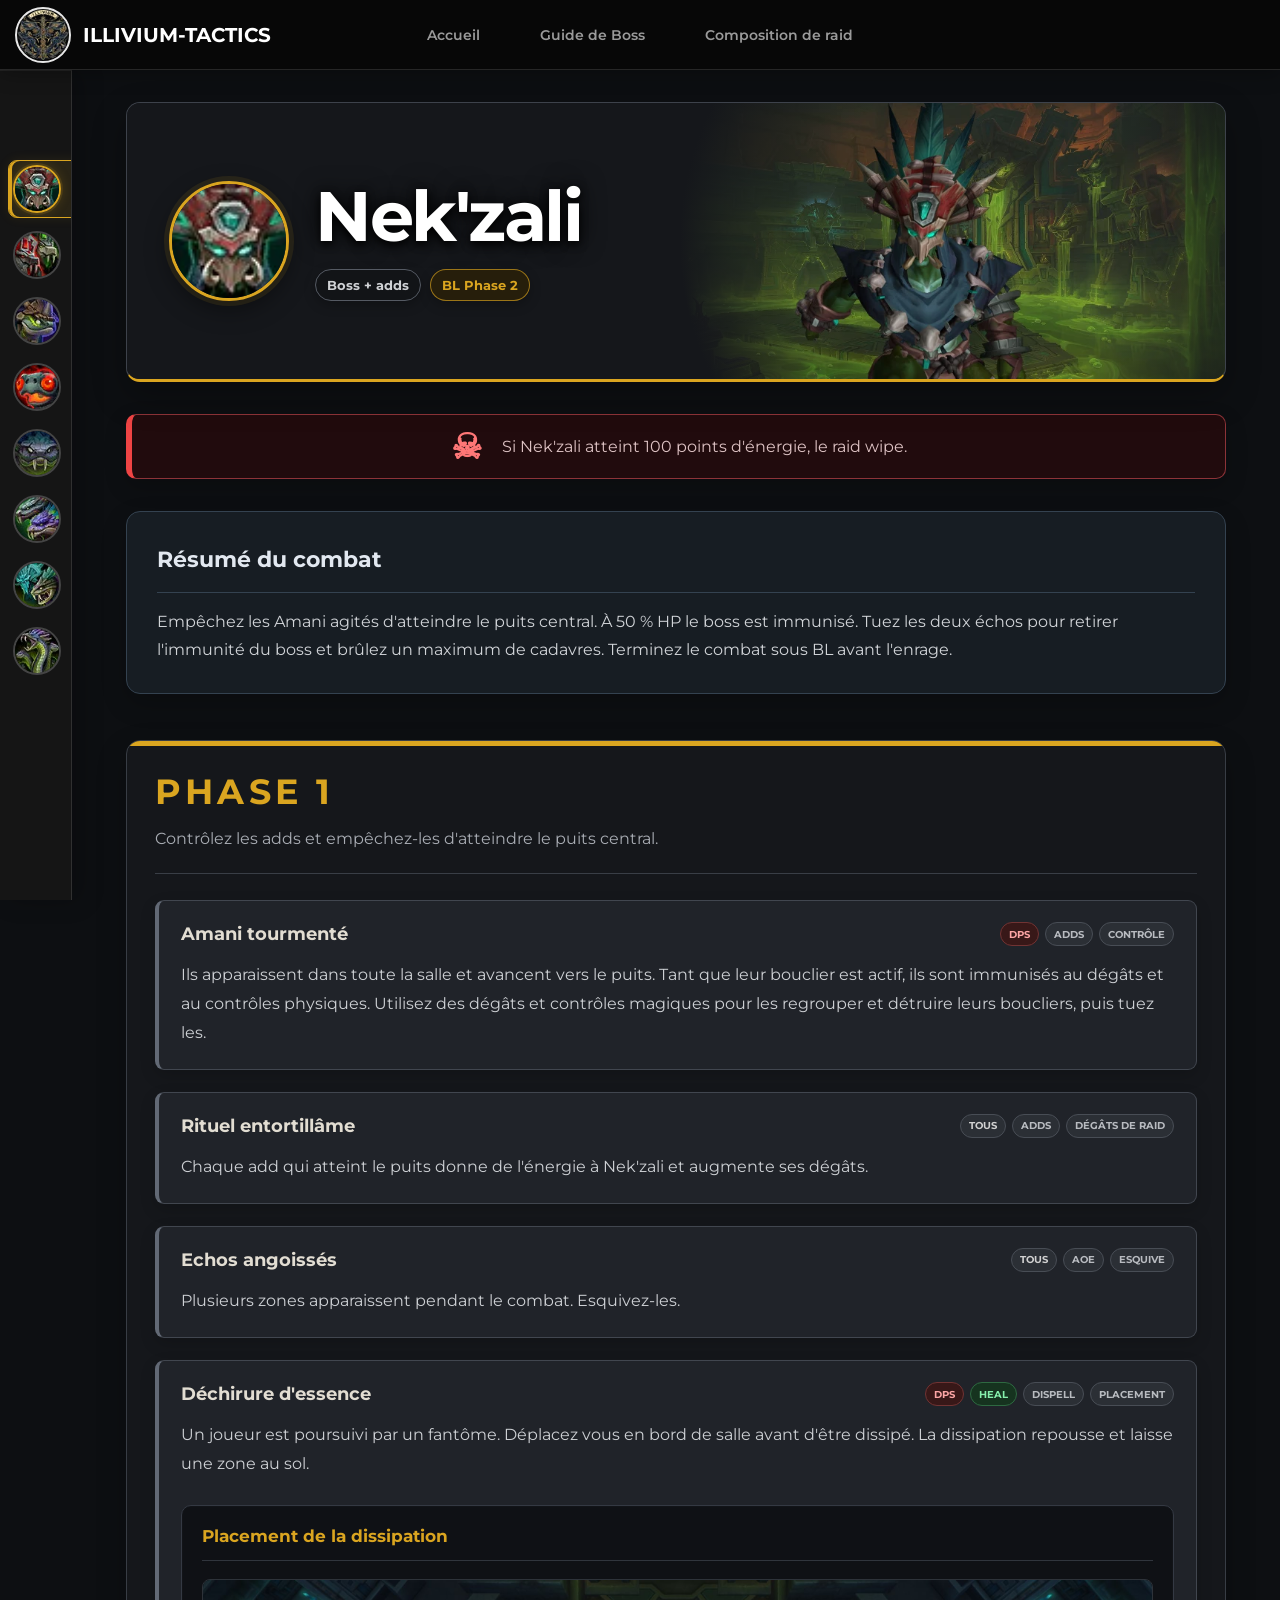
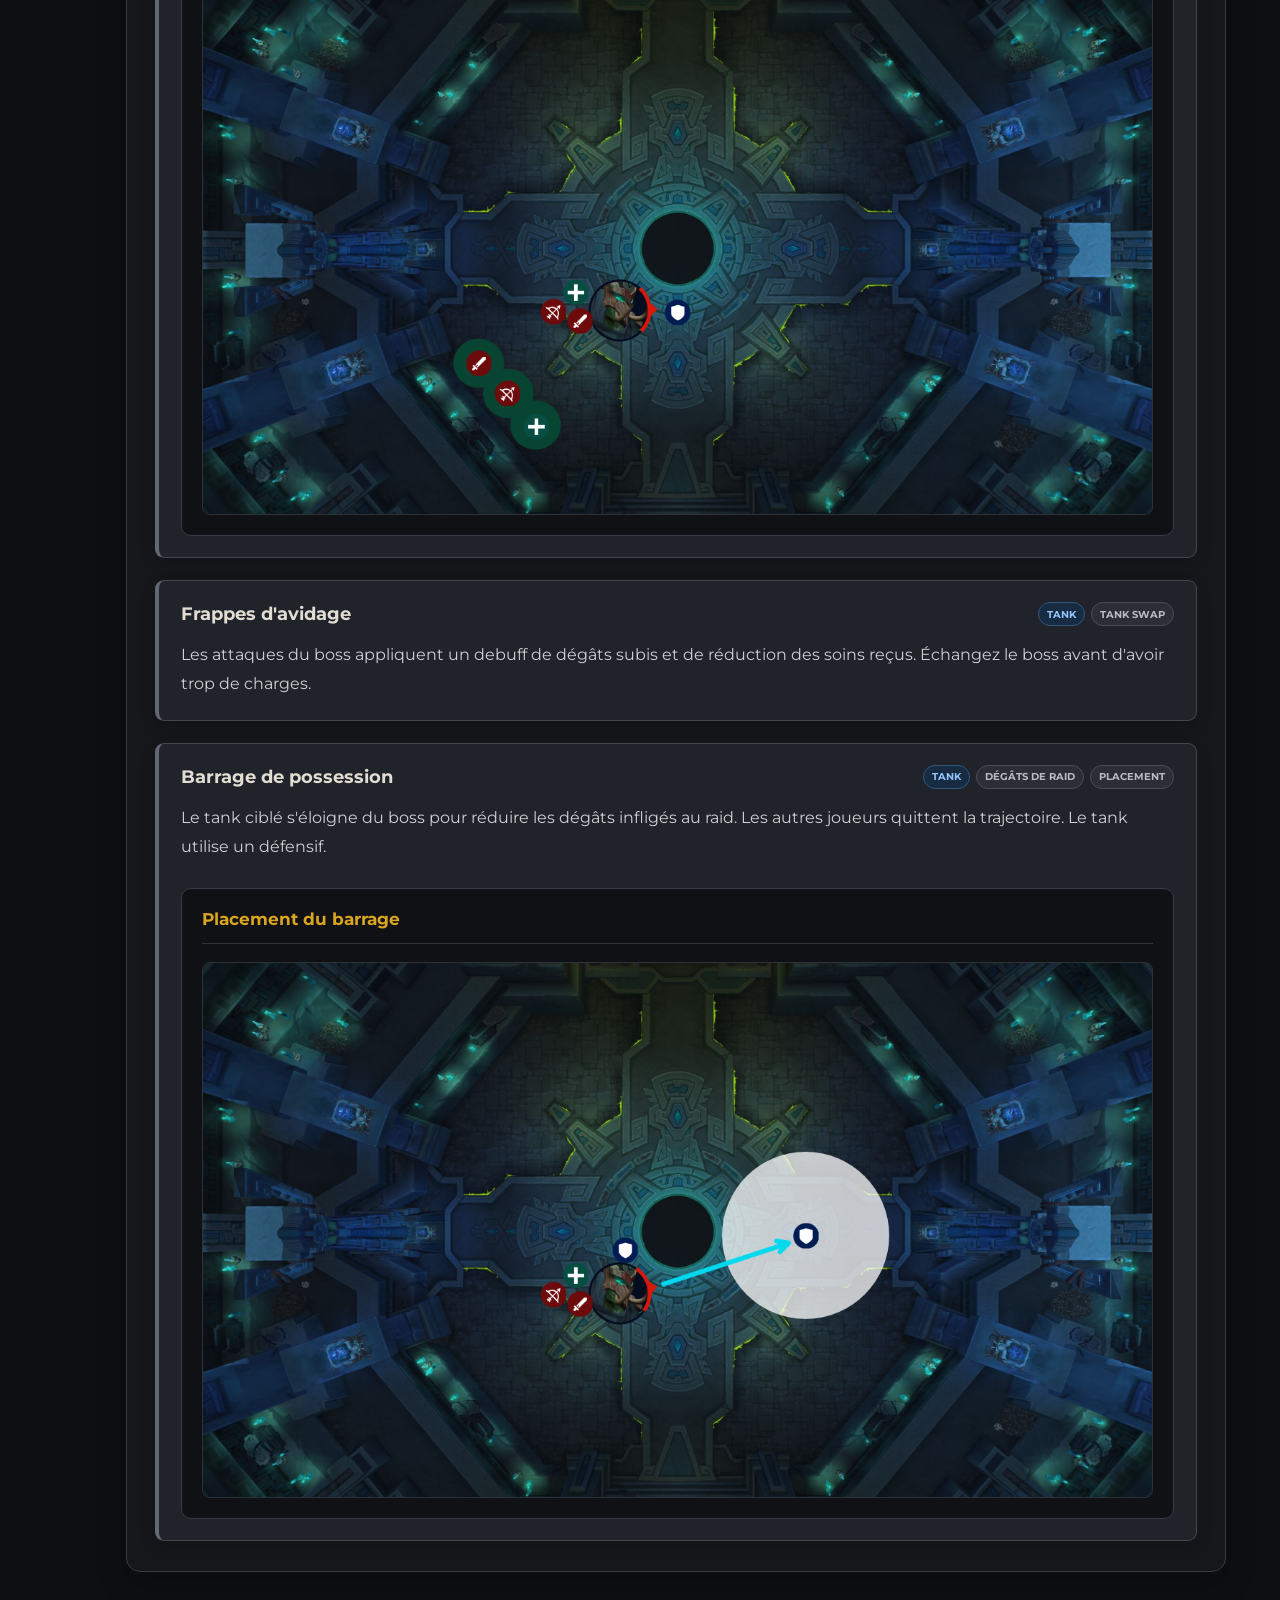
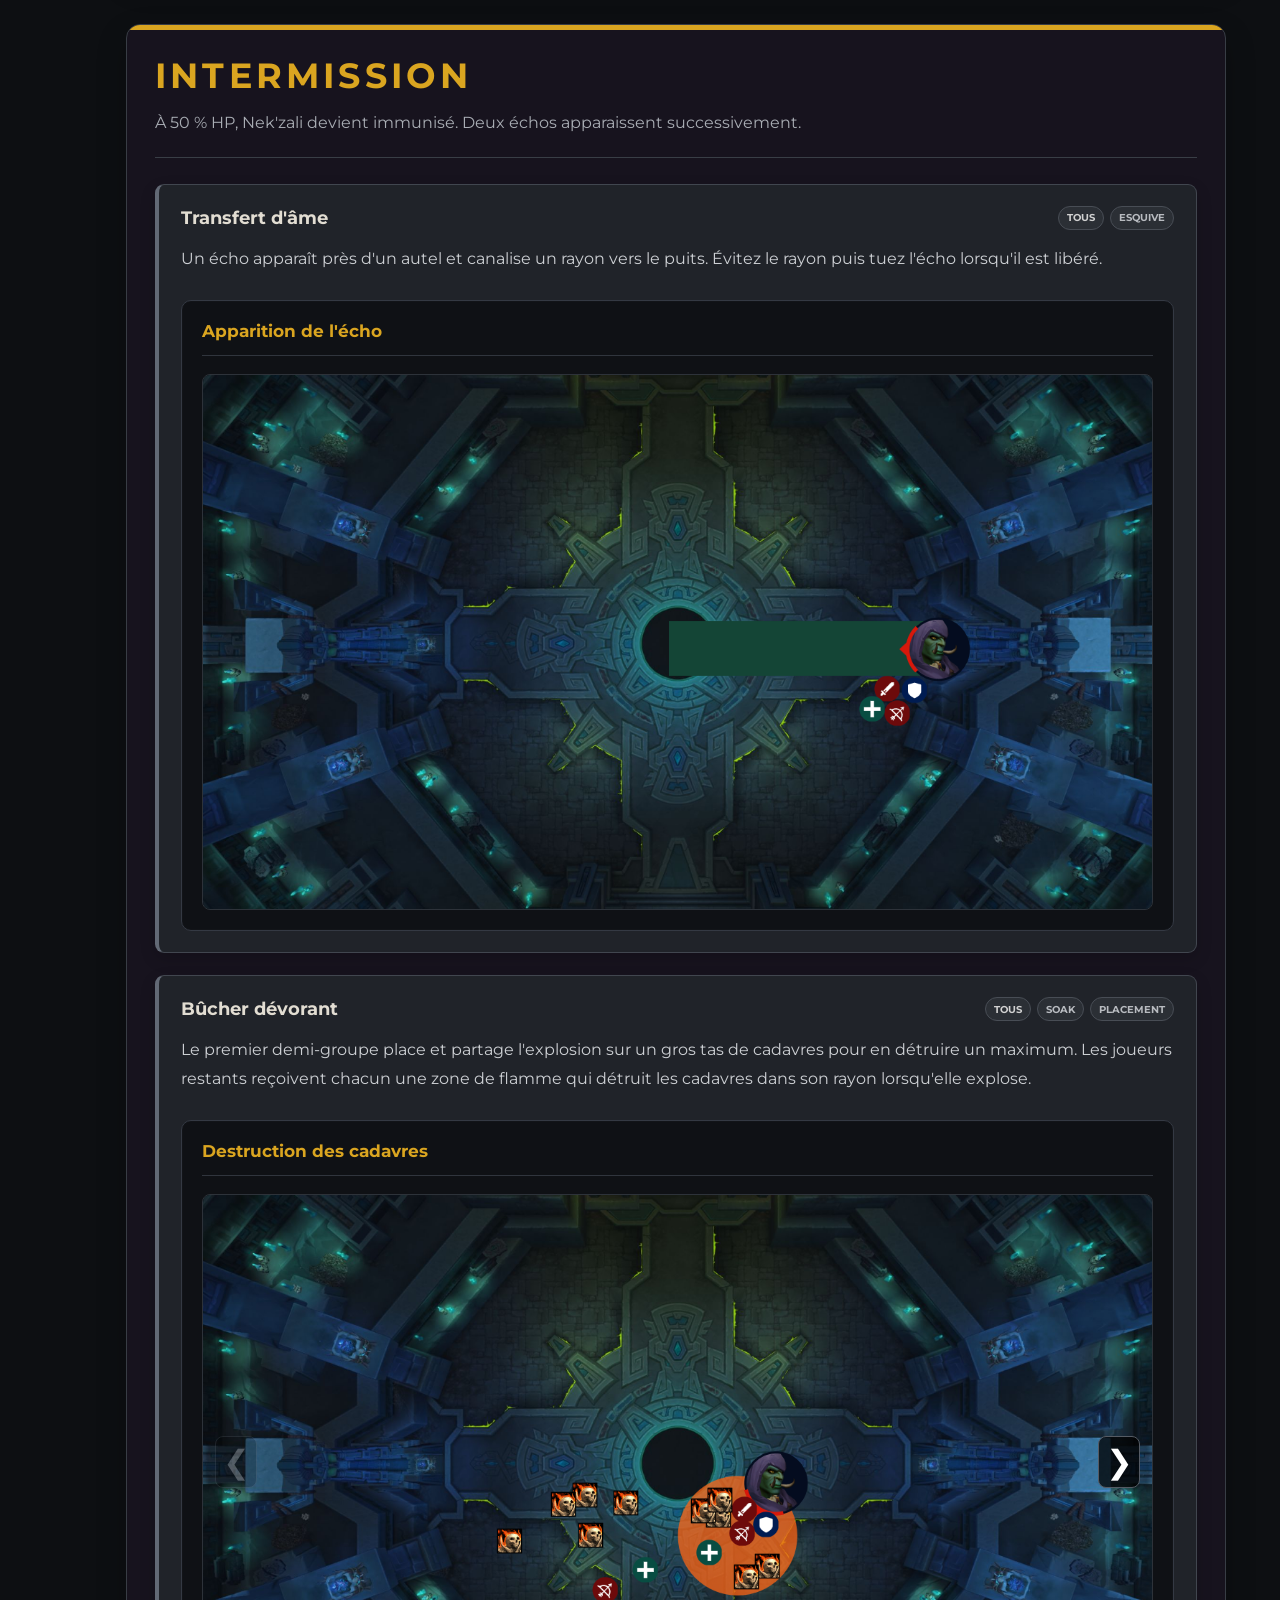
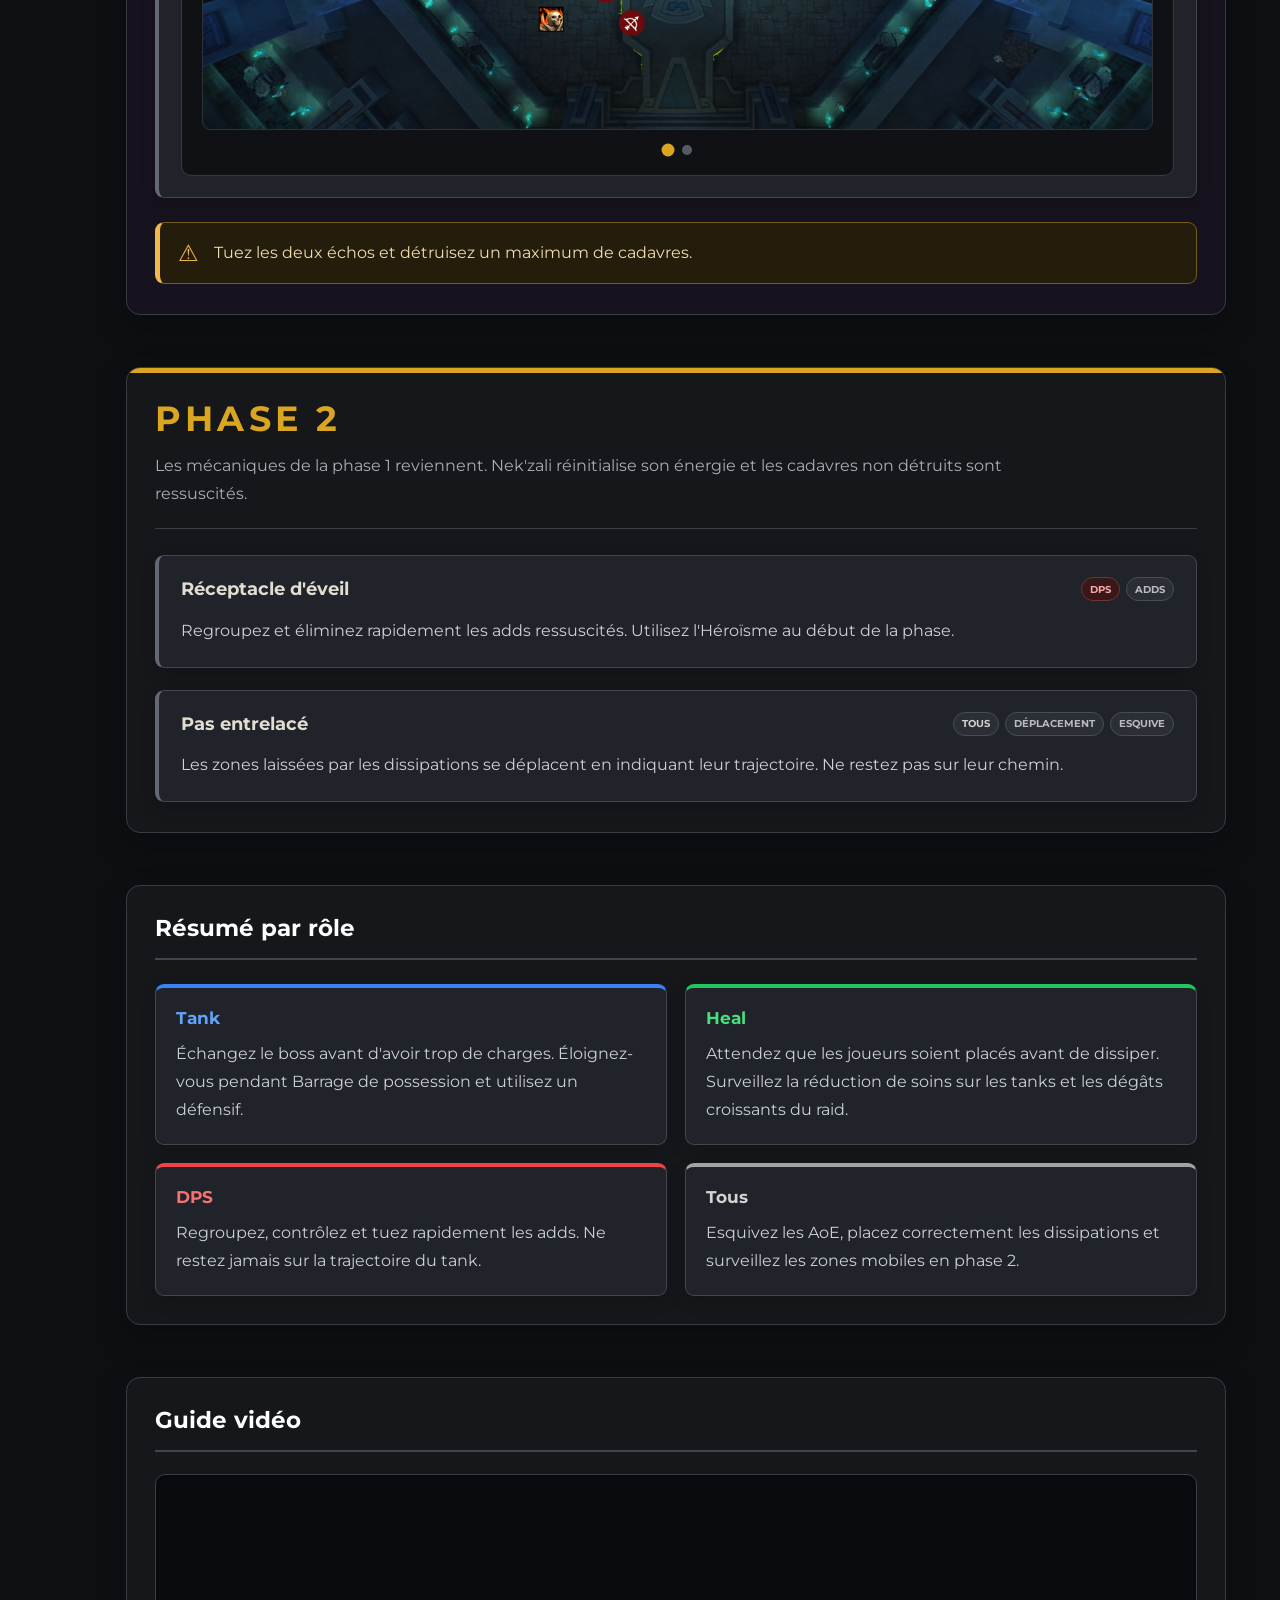
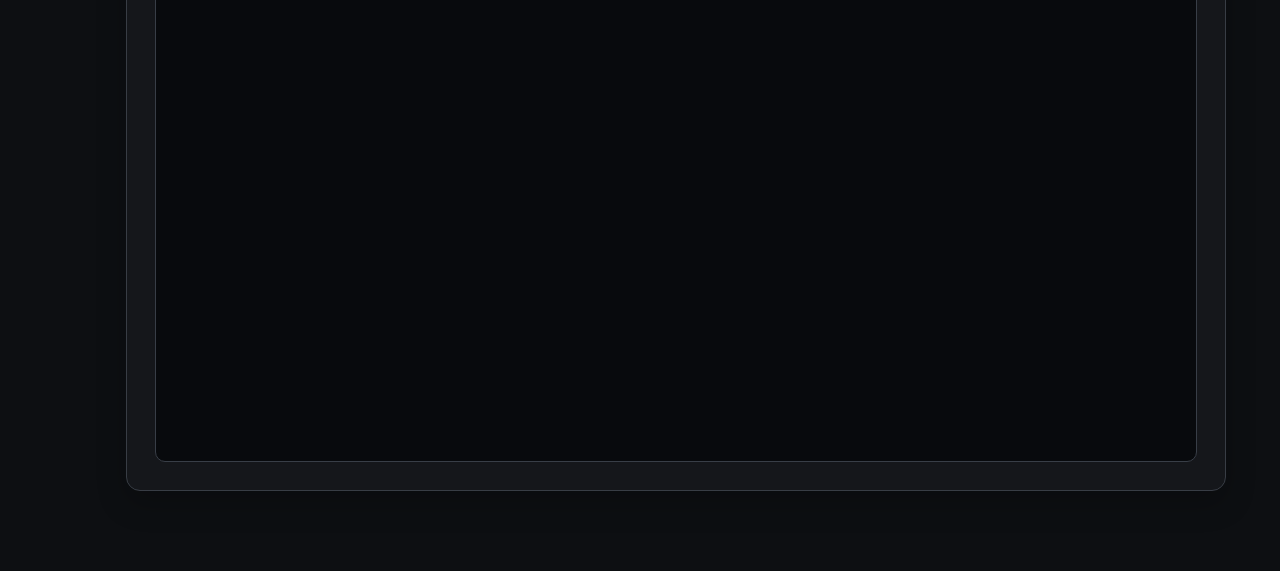
==== commit 18dd20c6: "add boss 7 + wowhead script" ====
--- a/pages/boss-guide.html
+++ b/pages/boss-guide.html
@@ -3,30 +3,27 @@
   <head>
     <meta charset="UTF-8" />
 
-    <meta
-      name="viewport"
-      content="width=device-width, initial-scale=1.0"
-    />
+    <meta name="viewport" content="width=device-width, initial-scale=1.0" />
 
     <meta
       name="description"
       content="Guides et stratégies des boss de raid sur Illivium Tactics."
     />
 
-    <link
-      rel="stylesheet"
-      href="../assets/css/base.css"
-    />
+    <link rel="stylesheet" href="../assets/css/base.css" />
 
-    <link
-      rel="stylesheet"
-      href="../assets/css/header.css"
-    />
+    <link rel="stylesheet" href="../assets/css/header.css" />
 
-    <link
-      rel="stylesheet"
-      href="../assets/css/boss-guide.css"
-    />
+    <link rel="stylesheet" href="../assets/css/boss-guide.css" />
+
+    <script>
+      const whTooltips = {
+        colorLinks: false,
+        iconizeLinks: true,
+        renameLinks: false,
+        iconSize: "medium",
+      };
+    </script>
 
     <title>Guide de boss — Illivium Tactics</title>
   </head>
@@ -45,35 +42,21 @@
         Boss du raid
       </button>
 
-      <aside
-        id="bossSidebar"
-        class="bossSidebar"
-      >
-        <p class="loadingMessage">
-          Chargement du raid...
-        </p>
+      <aside id="bossSidebar" class="bossSidebar">
+        <p class="loadingMessage">Chargement du raid...</p>
       </aside>
 
-      <article
-        id="bossGuideContent"
-        class="bossGuideContent"
-      >
-        <p class="loadingMessage">
-          Chargement du guide...
-        </p>
+      <article id="bossGuideContent" class="bossGuideContent">
+        <p class="loadingMessage">Chargement du guide...</p>
       </article>
     </main>
 
     <script src="../assets/js/loadComponents.js"></script>
 
     <script>
-      loadComponent(
-        "#header",
-        "../components/header.html",
-        "../",
-      );
+      loadComponent("#header", "../components/header.html", "../");
     </script>
 
     <script src="../assets/js/boss-guide.js"></script>
   </body>
-</html>+</html>
--- a/assets/css/boss-guide.css
+++ b/assets/css/boss-guide.css
@@ -31,6 +31,16 @@
 /* =========================================
    PAGE
 ========================================= */
+
+.wowheadSpell {
+  color:#e2ddd2;
+  text-decoration: none;
+}
+
+.wowheadSpell:hover {
+  color: var(--accent-color);
+}
+
 
 .bossGuideMain {
   display: block;
@@ -359,6 +369,7 @@
 
 .bossHeader {
   position: relative;
+  isolation: isolate;
 
   display: grid;
   grid-template-columns: 120px minmax(0, 1fr);
